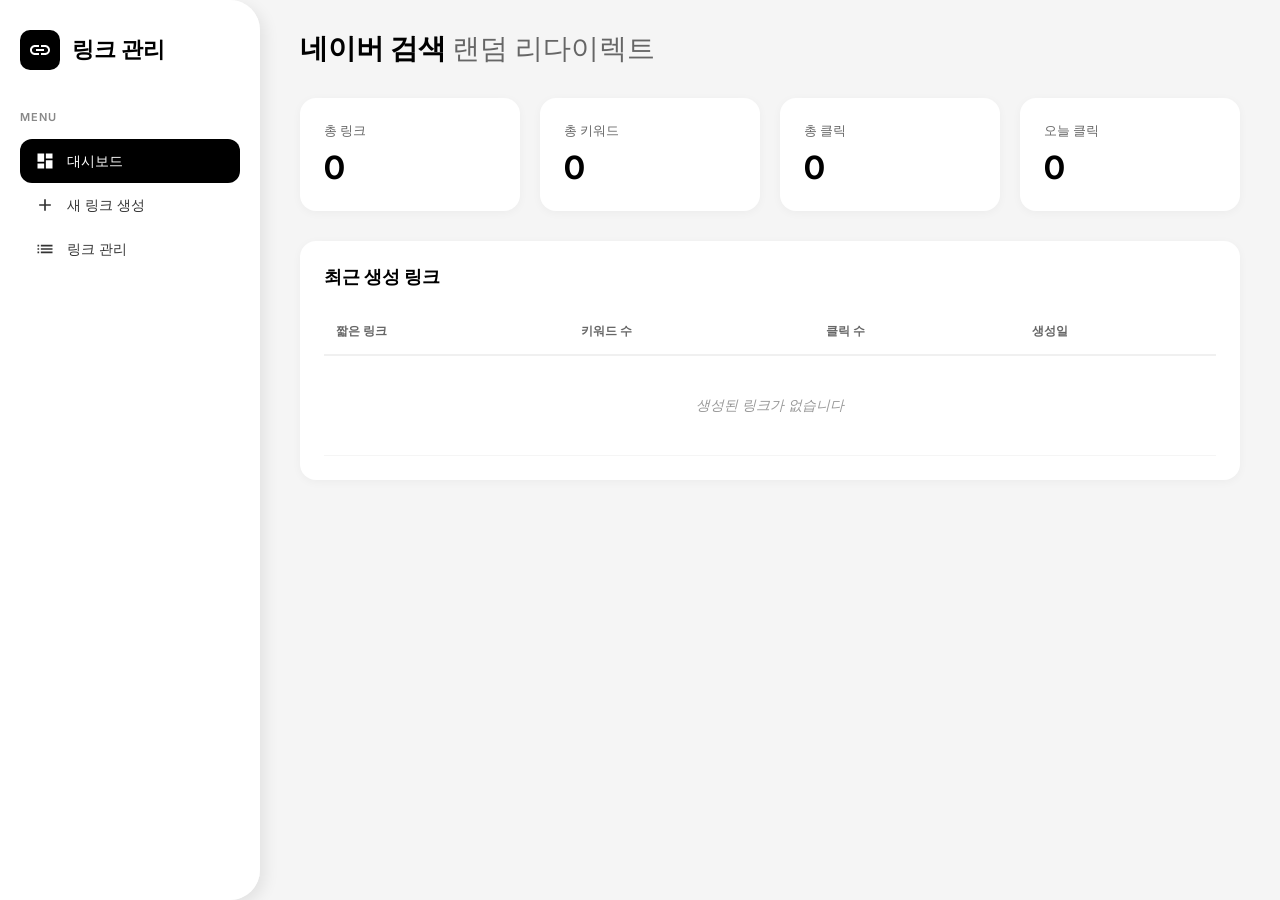
==== templates/index.html @ a596bf4c "Initial commit: Naver search random redirect system" ====
<!DOCTYPE html>
<html lang="ko">
<head>
  <meta charset="UTF-8">
  <meta name="viewport" content="width=device-width, initial-scale=1.0">
  <title>네이버 검색 랜덤 리다이렉트</title>
  <link href="https://fonts.googleapis.com/css2?family=Inter:wght@400;500;600;700&display=swap" rel="stylesheet">
  <link rel="stylesheet" href="/static/css/style.css">
</head>
<body>
  <div class="container">
    <!-- Sidebar -->
    <nav class="sidebar">
      <div class="logo">
        <div class="logo-icon">
          <svg viewBox="0 0 24 24" fill="currentColor"><path d="M3.9 12c0-1.71 1.39-3.1 3.1-3.1h4V7H7c-2.76 0-5 2.24-5 5s2.24 5 5 5h4v-1.9H7c-1.71 0-3.1-1.39-3.1-3.1zM8 13h8v-2H8v2zm9-6h-4v1.9h4c1.71 0 3.1 1.39 3.1 3.1s-1.39 3.1-3.1 3.1h-4V17h4c2.76 0 5-2.24 5-5s-2.24-5-5-5z"/></svg>
        </div>
        <span class="logo-text">링크 관리</span>
      </div>

      <div class="nav-section">
        <div class="nav-title">Menu</div>
        <div class="nav-item active" data-view="dashboard">
          <svg viewBox="0 0 24 24" fill="currentColor"><path d="M3 13h8V3H3v10zm0 8h8v-6H3v6zm10 0h8V11h-8v10zm0-18v6h8V3h-8z"/></svg>
          대시보드
        </div>
        <div class="nav-item" data-view="create">
          <svg viewBox="0 0 24 24" fill="currentColor"><path d="M19 13h-6v6h-2v-6H5v-2h6V5h2v6h6v2z"/></svg>
          새 링크 생성
        </div>
        <div class="nav-item" data-view="links">
          <svg viewBox="0 0 24 24" fill="currentColor"><path d="M3 13h2v-2H3v2zm0 4h2v-2H3v2zm0-8h2V7H3v2zm4 4h14v-2H7v2zm0 4h14v-2H7v2zM7 7v2h14V7H7z"/></svg>
          링크 관리
        </div>
      </div>
    </nav>

    <!-- Main Content -->
    <main class="main">
      <!-- Header -->
      <div class="header">
        <div class="greeting">네이버 검색 <span>랜덤 리다이렉트</span></div>
      </div>

      <!-- Dashboard View -->
      <div id="dashboardView" class="view active">
        <div class="cards-grid">
          <div class="card">
            <div class="card-label">총 링크</div>
            <div class="card-value" id="totalLinks">0</div>
          </div>
          <div class="card">
            <div class="card-label">총 키워드</div>
            <div class="card-value" id="totalKeywords">0</div>
          </div>
          <div class="card">
            <div class="card-label">총 클릭</div>
            <div class="card-value" id="totalClicks">0</div>
          </div>
          <div class="card">
            <div class="card-label">오늘 클릭</div>
            <div class="card-value" id="todayClicks">0</div>
          </div>
        </div>

        <div class="section">
          <h2>최근 생성 링크</h2>
          <div class="table-wrapper">
            <table class="data-table" id="recentLinksTable">
              <thead>
                <tr>
                  <th>짧은 링크</th>
                  <th>키워드 수</th>
                  <th>클릭 수</th>
                  <th>생성일</th>
                </tr>
              </thead>
              <tbody>
                <tr>
                  <td colspan="4" class="no-data">생성된 링크가 없습니다</td>
                </tr>
              </tbody>
            </table>
          </div>
        </div>
      </div>

      <!-- Create View -->
      <div id="createView" class="view">
        <div class="section">
          <h2>새 랜덤 링크 생성</h2>
          <form id="createForm" class="search-form">
            <div class="form-group">
              <label>상품명/설명 (선택)</label>
              <input type="text" id="productName" placeholder="예: 청소기 상품">
            </div>

            <div class="form-group">
              <label>검색 키워드 조합 입력</label>
              <div class="keyword-input-wrapper">
                <div class="keyword-row">
                  <input type="text" class="query-input" placeholder="Query (검색어)" required>
                  <input type="text" class="acq-input" placeholder="Acq (자동완성 검색어)" required>
                  <button type="button" class="btn-remove" onclick="removeKeywordRow(this)">
                    <svg viewBox="0 0 24 24" fill="currentColor"><path d="M19 6.41L17.59 5 12 10.59 6.41 5 5 6.41 10.59 12 5 17.59 6.41 19 12 13.41 17.59 19 19 17.59 13.41 12z"/></svg>
                  </button>
                </div>
              </div>
              <button type="button" class="btn btn-secondary" id="addKeywordBtn">
                <svg viewBox="0 0 24 24" fill="currentColor" style="width: 18px; height: 18px; margin-right: 4px;"><path d="M19 13h-6v6h-2v-6H5v-2h6V5h2v6h6v2z"/></svg>
                키워드 추가
              </button>
            </div>

            <div class="info-box">
              <strong>파라미터 자동 설정:</strong><br>
              • ackey: 영문+숫자 8글자 랜덤 생성<br>
              • acr: 0~10 사이 랜덤 숫자<br>
              • qdt: 0 (고정)<br>
              • 나머지: 기본값 유지
            </div>

            <button type="submit" class="btn btn-primary" id="createBtn">
              랜덤 링크 생성
            </button>
          </form>
        </div>

        <!-- 생성 결과 -->
        <div id="createResult" class="section" style="display: none;">
          <h2>생성 완료!</h2>
          <div class="result-box">
            <div class="result-label">짧은 링크:</div>
            <div class="result-url" id="resultUrl"></div>
            <button class="btn btn-secondary" id="copyBtn">복사</button>
          </div>
          <div class="keyword-list" id="keywordList"></div>
        </div>
      </div>

      <!-- Links View -->
      <div id="linksView" class="view">
        <div class="section">
          <h2>링크 관리</h2>
          <div class="table-wrapper">
            <table class="data-table" id="linksTable">
              <thead>
                <tr>
                  <th>짧은 링크</th>
                  <th>상품명</th>
                  <th>키워드 수</th>
                  <th>클릭 수</th>
                  <th>생성일</th>
                  <th>액션</th>
                </tr>
              </thead>
              <tbody>
                <tr>
                  <td colspan="6" class="no-data">생성된 링크가 없습니다</td>
                </tr>
              </tbody>
            </table>
          </div>
        </div>

        <!-- 링크 상세 -->
        <div id="linkDetail" class="section" style="display: none;">
          <div class="section-header">
            <h2 id="detailLinkCode">링크 상세</h2>
            <div>
              <button class="btn btn-secondary" id="detailCopyBtn">링크 복사</button>
              <button class="btn btn-danger" id="detailDeleteBtn">삭제</button>
            </div>
          </div>
          <div class="detail-info">
            <div><strong>전체 URL:</strong> <span id="detailFullUrl"></span></div>
            <div><strong>클릭 수:</strong> <span id="detailClicks">0</span>회</div>
            <div><strong>생성일:</strong> <span id="detailCreated"></span></div>
          </div>
          <h3>등록된 키워드 (<span id="detailKeywordCount">0</span>개)</h3>
          <div class="table-wrapper">
            <table class="data-table" id="detailKeywordsTable">
              <thead>
                <tr>
                  <th>#</th>
                  <th>Query</th>
                  <th>Acq</th>
                  <th>미리보기</th>
                </tr>
              </thead>
              <tbody></tbody>
            </table>
          </div>
        </div>
      </div>
    </main>
  </div>

  <!-- Loading Overlay -->
  <div id="loadingOverlay" class="loading-overlay" style="display: none;">
    <div class="spinner"></div>
    <p>처리 중...</p>
  </div>

  <!-- Toast Notification -->
  <div id="toast" class="toast"></div>

  <script src="/static/js/app.js"></script>
</body>
</html>
---- static/css/style.css ----
* {
  margin: 0;
  padding: 0;
  box-sizing: border-box;
}

body {
  font-family: 'Inter', -apple-system, BlinkMacSystemFont, sans-serif;
  background: #f5f5f5;
  color: #000;
  min-height: 100vh;
}

/* ===== LAYOUT ===== */
.container {
  display: flex;
  min-height: 100vh;
}

/* ===== SIDEBAR ===== */
.sidebar {
  width: 260px;
  background: rgba(255, 255, 255, 0.95);
  backdrop-filter: blur(20px);
  padding: 30px 20px;
  border-radius: 0 30px 30px 0;
  box-shadow: 5px 5px 15px rgba(0, 0, 0, 0.08);
  position: fixed;
  height: 100vh;
  overflow-y: auto;
}

.logo {
  display: flex;
  align-items: center;
  gap: 12px;
  margin-bottom: 40px;
}

.logo-icon {
  width: 40px;
  height: 40px;
  background: #000;
  border-radius: 10px;
  display: flex;
  align-items: center;
  justify-content: center;
  color: #fff;
}

.logo-icon svg {
  width: 24px;
  height: 24px;
}

.logo-text {
  font-size: 22px;
  font-weight: 700;
}

.nav-section {
  margin-bottom: 30px;
}

.nav-title {
  font-size: 11px;
  font-weight: 600;
  color: #888;
  text-transform: uppercase;
  letter-spacing: 1px;
  margin-bottom: 15px;
}

.nav-item {
  display: flex;
  align-items: center;
  gap: 12px;
  padding: 12px 15px;
  border-radius: 12px;
  cursor: pointer;
  transition: all 0.2s;
  font-size: 14px;
  font-weight: 500;
  color: #333;
}

.nav-item:hover {
  background: rgba(0, 0, 0, 0.05);
}

.nav-item.active {
  background: #000;
  color: #fff;
}

.nav-item svg {
  width: 20px;
  height: 20px;
}

/* ===== MAIN CONTENT ===== */
.main {
  flex: 1;
  margin-left: 260px;
  padding: 30px 40px;
}

/* ===== HEADER ===== */
.header {
  margin-bottom: 30px;
}

.greeting {
  font-size: 28px;
  font-weight: 700;
}

.greeting span {
  font-weight: 400;
  color: #666;
}

/* ===== VIEWS ===== */
.view {
  display: none;
}

.view.active {
  display: block;
}

/* ===== CARDS ===== */
.cards-grid {
  display: grid;
  grid-template-columns: repeat(4, 1fr);
  gap: 20px;
  margin-bottom: 30px;
}

.card {
  background: #fff;
  border-radius: 16px;
  padding: 24px;
  box-shadow: 0 2px 10px rgba(0, 0, 0, 0.04);
  transition: all 0.3s;
}

.card:hover {
  transform: translateY(-2px);
  box-shadow: 0 5px 20px rgba(0, 0, 0, 0.08);
}

.card-label {
  font-size: 13px;
  font-weight: 500;
  color: #666;
  margin-bottom: 8px;
}

.card-value {
  font-size: 32px;
  font-weight: 700;
}

/* ===== SECTION ===== */
.section {
  background: #fff;
  border-radius: 16px;
  padding: 24px;
  margin-bottom: 24px;
  box-shadow: 0 2px 10px rgba(0, 0, 0, 0.04);
}

.section h2 {
  font-size: 18px;
  font-weight: 600;
  margin-bottom: 20px;
}

.section h3 {
  font-size: 16px;
  font-weight: 600;
  margin-bottom: 16px;
  margin-top: 24px;
}

.section-header {
  display: flex;
  justify-content: space-between;
  align-items: center;
  margin-bottom: 20px;
}

.section-header h2 {
  margin-bottom: 0;
}

.section-header div {
  display: flex;
  gap: 8px;
}

/* ===== FORM ===== */
.search-form {
  max-width: 600px;
}

.form-group {
  margin-bottom: 20px;
}

.form-group label {
  display: block;
  font-size: 13px;
  font-weight: 500;
  color: #333;
  margin-bottom: 8px;
}

.form-group input[type="text"],
.form-group input[type="number"],
.form-group select {
  width: 100%;
  padding: 12px 16px;
  border: 2px solid #e0e0e0;
  border-radius: 10px;
  font-size: 14px;
  transition: border-color 0.2s;
}

.form-group input:focus,
.form-group select:focus {
  outline: none;
  border-color: #000;
}

/* ===== KEYWORD INPUT ===== */
.keyword-input-wrapper {
  margin-bottom: 12px;
}

.keyword-row {
  display: flex;
  gap: 8px;
  margin-bottom: 8px;
  align-items: center;
}

.keyword-row input {
  flex: 1;
  padding: 10px 14px;
  border: 2px solid #e0e0e0;
  border-radius: 8px;
  font-size: 14px;
  transition: border-color 0.2s;
}

.keyword-row input:focus {
  outline: none;
  border-color: #000;
}

.keyword-row .query-input {
  flex: 1.2;
}

.keyword-row .acq-input {
  flex: 1.2;
}

.btn-remove {
  width: 36px;
  height: 36px;
  background: #ff4444;
  border: none;
  border-radius: 8px;
  cursor: pointer;
  display: flex;
  align-items: center;
  justify-content: center;
  color: #fff;
  transition: all 0.2s;
  flex-shrink: 0;
}

.btn-remove:hover {
  background: #cc0000;
}

.btn-remove svg {
  width: 18px;
  height: 18px;
}

/* ===== INFO BOX ===== */
.info-box {
  background: #f0f9ff;
  border: 1px solid #bfdbfe;
  border-radius: 10px;
  padding: 16px;
  margin-bottom: 20px;
  font-size: 13px;
  line-height: 1.6;
  color: #1e3a8a;
}

.info-box strong {
  display: block;
  margin-bottom: 8px;
  color: #1e40af;
}

/* ===== RESULT BOX ===== */
.result-box {
  background: #f0fdf4;
  border: 2px solid #86efac;
  border-radius: 12px;
  padding: 20px;
  margin-bottom: 20px;
}

.result-label {
  font-size: 13px;
  font-weight: 600;
  color: #166534;
  margin-bottom: 8px;
}

.result-url {
  font-size: 18px;
  font-weight: 600;
  color: #15803d;
  word-break: break-all;
  margin-bottom: 12px;
}

.keyword-list {
  background: #fafafa;
  border-radius: 10px;
  padding: 16px;
  max-height: 300px;
  overflow-y: auto;
}

.keyword-list div {
  padding: 8px 0;
  border-bottom: 1px solid #e0e0e0;
  font-size: 14px;
}

.keyword-list div:last-child {
  border-bottom: none;
}

/* ===== DETAIL INFO ===== */
.detail-info {
  background: #fafafa;
  border-radius: 10px;
  padding: 16px;
  margin-bottom: 20px;
}

.detail-info div {
  margin-bottom: 8px;
  font-size: 14px;
}

.detail-info div:last-child {
  margin-bottom: 0;
}

.detail-info strong {
  font-weight: 600;
  color: #333;
}

/* ===== BUTTONS ===== */
.btn {
  padding: 12px 24px;
  border: none;
  border-radius: 10px;
  font-size: 14px;
  font-weight: 600;
  cursor: pointer;
  transition: all 0.2s;
  display: inline-flex;
  align-items: center;
  justify-content: center;
}

.btn-primary {
  background: #000;
  color: #fff;
}

.btn-primary:hover {
  background: #333;
}

.btn-primary:disabled {
  background: #ccc;
  cursor: not-allowed;
}

.btn-secondary {
  background: #f0f0f0;
  color: #333;
}

.btn-secondary:hover {
  background: #e0e0e0;
}

.btn-danger {
  background: #ff4444;
  color: #fff;
}

.btn-danger:hover {
  background: #cc0000;
}

.btn-sm {
  padding: 8px 16px;
  font-size: 12px;
}

/* ===== TABLE ===== */
.table-wrapper {
  overflow-x: auto;
}

.data-table {
  width: 100%;
  border-collapse: collapse;
  min-width: 600px;
}

.data-table th {
  text-align: left;
  padding: 14px 12px;
  font-size: 12px;
  font-weight: 600;
  color: #666;
  border-bottom: 2px solid #f0f0f0;
  white-space: nowrap;
}

.data-table td {
  padding: 14px 12px;
  font-size: 14px;
  border-bottom: 1px solid #f5f5f5;
}

.data-table tr:hover {
  background: #fafafa;
}

.data-table .no-data {
  text-align: center;
  color: #999;
  padding: 40px 12px;
  font-style: italic;
}

.data-table .link-code {
  font-family: 'Monaco', 'Courier New', monospace;
  background: #f5f5f5;
  padding: 4px 8px;
  border-radius: 4px;
  font-size: 13px;
}

.data-table .preview-btn {
  color: #0066cc;
  text-decoration: none;
  font-size: 13px;
}

.data-table .preview-btn:hover {
  text-decoration: underline;
}

/* ===== LOADING ===== */
.loading-overlay {
  position: fixed;
  top: 0;
  left: 0;
  right: 0;
  bottom: 0;
  background: rgba(255, 255, 255, 0.9);
  display: flex;
  flex-direction: column;
  justify-content: center;
  align-items: center;
  z-index: 1000;
}

.spinner {
  width: 40px;
  height: 40px;
  border: 3px solid #f0f0f0;
  border-top-color: #000;
  border-radius: 50%;
  animation: spin 0.8s linear infinite;
}

@keyframes spin {
  to { transform: rotate(360deg); }
}

.loading-overlay p {
  margin-top: 16px;
  font-size: 14px;
  color: #666;
}

/* ===== TOAST ===== */
.toast {
  position: fixed;
  bottom: 30px;
  right: 30px;
  background: #000;
  color: #fff;
  padding: 16px 24px;
  border-radius: 10px;
  font-size: 14px;
  font-weight: 500;
  box-shadow: 0 5px 20px rgba(0, 0, 0, 0.3);
  opacity: 0;
  transform: translateY(20px);
  transition: all 0.3s;
  pointer-events: none;
  z-index: 2000;
}

.toast.show {
  opacity: 1;
  transform: translateY(0);
  pointer-events: auto;
}

.toast.success {
  background: #22c55e;
}

.toast.error {
  background: #ef4444;
}

/* ===== RESPONSIVE ===== */
@media (max-width: 1200px) {
  .cards-grid {
    grid-template-columns: repeat(2, 1fr);
  }
}

@media (max-width: 768px) {
  .sidebar {
    display: none;
  }

  .main {
    margin-left: 0;
    padding: 20px;
  }

  .cards-grid {
    grid-template-columns: 1fr 1fr;
    gap: 12px;
  }

  .card {
    padding: 16px;
  }

  .card-value {
    font-size: 24px;
  }

  .keyword-row {
    flex-direction: column;
    gap: 6px;
  }

  .keyword-row input {
    width: 100%;
  }

  .btn-remove {
    width: 100%;
  }
}
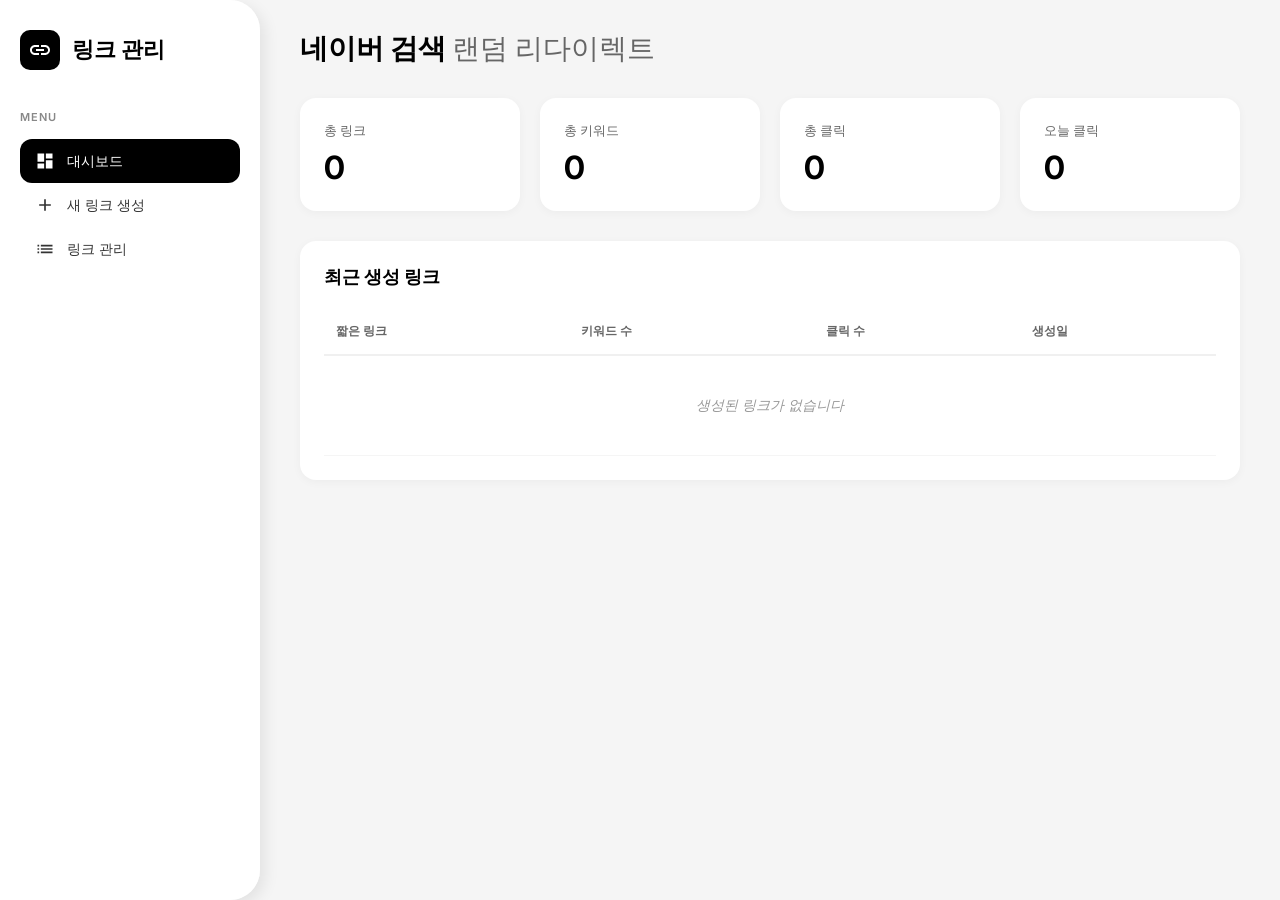
==== commit eccba8a0: "Separate Query and Acq for random combination" ====
--- a/templates/index.html
+++ b/templates/index.html
@@ -8,9 +8,19 @@
   <link rel="stylesheet" href="/static/css/style.css">
 </head>
 <body>
+  <!-- Mobile Overlay -->
+  <div class="mobile-overlay" id="mobileOverlay"></div>
+
   <div class="container">
+    <!-- Mobile Menu Button -->
+    <button class="mobile-menu-btn" id="mobileMenuBtn">
+      <svg viewBox="0 0 24 24" fill="currentColor">
+        <path d="M3 18h18v-2H3v2zm0-5h18v-2H3v2zm0-7v2h18V6H3z"/>
+      </svg>
+    </button>
+
     <!-- Sidebar -->
-    <nav class="sidebar">
+    <nav class="sidebar" id="sidebar">
       <div class="logo">
         <div class="logo-icon">
           <svg viewBox="0 0 24 24" fill="currentColor"><path d="M3.9 12c0-1.71 1.39-3.1 3.1-3.1h4V7H7c-2.76 0-5 2.24-5 5s2.24 5 5 5h4v-1.9H7c-1.71 0-3.1-1.39-3.1-3.1zM8 13h8v-2H8v2zm9-6h-4v1.9h4c1.71 0 3.1 1.39 3.1 3.1s-1.39 3.1-3.1 3.1h-4V17h4c2.76 0 5-2.24 5-5s-2.24-5-5-5z"/></svg>
@@ -96,28 +106,44 @@
             </div>
 
             <div class="form-group">
-              <label>검색 키워드 조합 입력</label>
-              <div class="keyword-input-wrapper">
-                <div class="keyword-row">
-                  <input type="text" class="query-input" placeholder="Query (검색어)" required>
-                  <input type="text" class="acq-input" placeholder="Acq (자동완성 검색어)" required>
-                  <button type="button" class="btn-remove" onclick="removeKeywordRow(this)">
+              <label>Query (검색어) 입력</label>
+              <div class="query-input-wrapper">
+                <div class="single-input-row">
+                  <input type="text" class="query-input" placeholder="예: 청소기 추천" required>
+                  <button type="button" class="btn-remove-single" onclick="removeQueryRow(this)">
                     <svg viewBox="0 0 24 24" fill="currentColor"><path d="M19 6.41L17.59 5 12 10.59 6.41 5 5 6.41 10.59 12 5 17.59 6.41 19 12 13.41 17.59 19 19 17.59 13.41 12z"/></svg>
                   </button>
                 </div>
               </div>
-              <button type="button" class="btn btn-secondary" id="addKeywordBtn">
+              <button type="button" class="btn btn-secondary" id="addQueryBtn">
                 <svg viewBox="0 0 24 24" fill="currentColor" style="width: 18px; height: 18px; margin-right: 4px;"><path d="M19 13h-6v6h-2v-6H5v-2h6V5h2v6h6v2z"/></svg>
-                키워드 추가
+                Query 추가
               </button>
             </div>
 
+            <div class="form-group">
+              <label>Acq (자동완성 검색어) 입력</label>
+              <div class="acq-input-wrapper">
+                <div class="single-input-row">
+                  <input type="text" class="acq-input" placeholder="예: 청소기 인기" required>
+                  <button type="button" class="btn-remove-single" onclick="removeAcqRow(this)">
+                    <svg viewBox="0 0 24 24" fill="currentColor"><path d="M19 6.41L17.59 5 12 10.59 6.41 5 5 6.41 10.59 12 5 17.59 6.41 19 12 13.41 17.59 19 19 17.59 13.41 12z"/></svg>
+                  </button>
+                </div>
+              </div>
+              <button type="button" class="btn btn-secondary" id="addAcqBtn">
+                <svg viewBox="0 0 24 24" fill="currentColor" style="width: 18px; height: 18px; margin-right: 4px;"><path d="M19 13h-6v6h-2v-6H5v-2h6V5h2v6h6v2z"/></svg>
+                Acq 추가
+              </button>
+            </div>
+
             <div class="info-box">
-              <strong>파라미터 자동 설정:</strong><br>
+              <strong>랜덤 조합 방식:</strong><br>
+              • Query 리스트와 Acq 리스트에서 각각 랜덤 선택<br>
+              • 링크 클릭 시마다 다른 조합으로 검색<br>
               • ackey: 영문+숫자 8글자 랜덤 생성<br>
               • acr: 0~10 사이 랜덤 숫자<br>
-              • qdt: 0 (고정)<br>
-              • 나머지: 기본값 유지
+              • qdt: 0 (고정)
             </div>
 
             <button type="submit" class="btn btn-primary" id="createBtn">
--- a/static/css/style.css
+++ b/static/css/style.css
@@ -15,6 +15,53 @@
 .container {
   display: flex;
   min-height: 100vh;
+}
+
+/* ===== MOBILE MENU BUTTON ===== */
+.mobile-menu-btn {
+  display: none;
+  position: fixed;
+  top: 20px;
+  left: 20px;
+  z-index: 1001;
+  width: 44px;
+  height: 44px;
+  background: #000;
+  border: none;
+  border-radius: 10px;
+  color: #fff;
+  cursor: pointer;
+  box-shadow: 0 2px 10px rgba(0, 0, 0, 0.2);
+  transition: all 0.2s;
+}
+
+.mobile-menu-btn:hover {
+  background: #333;
+}
+
+.mobile-menu-btn svg {
+  width: 24px;
+  height: 24px;
+}
+
+/* ===== MOBILE OVERLAY ===== */
+.mobile-overlay {
+  display: none;
+  position: fixed;
+  top: 0;
+  left: 0;
+  right: 0;
+  bottom: 0;
+  background: rgba(0, 0, 0, 0.5);
+  z-index: 999;
+  opacity: 0;
+  transition: opacity 0.3s ease;
+  pointer-events: none;
+}
+
+.mobile-overlay.active {
+  opacity: 1;
+  pointer-events: auto;
 }
 
 /* ===== SIDEBAR ===== */
@@ -235,18 +282,22 @@
 }
 
 /* ===== KEYWORD INPUT ===== */
-.keyword-input-wrapper {
+.keyword-input-wrapper,
+.query-input-wrapper,
+.acq-input-wrapper {
   margin-bottom: 12px;
 }
 
-.keyword-row {
+.keyword-row,
+.single-input-row {
   display: flex;
   gap: 8px;
   margin-bottom: 8px;
   align-items: center;
 }
 
-.keyword-row input {
+.keyword-row input,
+.single-input-row input {
   flex: 1;
   padding: 10px 14px;
   border: 2px solid #e0e0e0;
@@ -255,7 +306,8 @@
   transition: border-color 0.2s;
 }
 
-.keyword-row input:focus {
+.keyword-row input:focus,
+.single-input-row input:focus {
   outline: none;
   border-color: #000;
 }
@@ -268,7 +320,8 @@
   flex: 1.2;
 }
 
-.btn-remove {
+.btn-remove,
+.btn-remove-single {
   width: 36px;
   height: 36px;
   background: #ff4444;
@@ -283,11 +336,13 @@
   flex-shrink: 0;
 }
 
-.btn-remove:hover {
+.btn-remove:hover,
+.btn-remove-single:hover {
   background: #cc0000;
 }
 
-.btn-remove svg {
+.btn-remove svg,
+.btn-remove-single svg {
   width: 18px;
   height: 18px;
 }
@@ -556,38 +611,228 @@
 }
 
 @media (max-width: 768px) {
+  body {
+    font-size: 14px;
+  }
+
+  .mobile-menu-btn {
+    display: flex;
+    align-items: center;
+    justify-content: center;
+  }
+
+  .mobile-overlay {
+    display: block;
+  }
+
   .sidebar {
-    display: none;
+    position: fixed;
+    left: -280px;
+    top: 0;
+    height: 100vh;
+    width: 260px;
+    z-index: 1000;
+    transition: left 0.3s ease;
+    box-shadow: 5px 0 15px rgba(0, 0, 0, 0.3);
+  }
+
+  .sidebar.open {
+    left: 0;
   }
 
   .main {
     margin-left: 0;
-    padding: 20px;
+    padding: 16px;
+    padding-top: 70px;
+  }
+
+  .header {
+    margin-bottom: 20px;
+  }
+
+  .greeting {
+    font-size: 22px;
   }
 
   .cards-grid {
     grid-template-columns: 1fr 1fr;
+    gap: 10px;
+  }
+
+  .card {
+    padding: 12px;
+  }
+
+  .card-label {
+    font-size: 11px;
+  }
+
+  .card-value {
+    font-size: 20px;
+  }
+
+  .section {
+    padding: 16px;
+    margin-bottom: 16px;
+  }
+
+  .section h2 {
+    font-size: 16px;
+    margin-bottom: 16px;
+  }
+
+  .section h3 {
+    font-size: 14px;
+  }
+
+  .search-form {
+    max-width: 100%;
+  }
+
+  .form-group {
+    margin-bottom: 16px;
+  }
+
+  .form-group label {
+    font-size: 12px;
+    margin-bottom: 6px;
+  }
+
+  .form-group input[type="text"],
+  .form-group input[type="number"],
+  .form-group select {
+    padding: 10px 12px;
+    font-size: 14px;
+  }
+
+  .keyword-row,
+  .single-input-row {
+    flex-direction: column;
+    gap: 8px;
+    margin-bottom: 10px;
+  }
+
+  .keyword-row input,
+  .single-input-row input {
+    width: 100%;
+    padding: 10px 12px;
+    font-size: 14px;
+  }
+
+  .btn-remove,
+  .btn-remove-single {
+    width: 100%;
+    height: 40px;
+  }
+
+  .info-box {
+    padding: 12px;
+    font-size: 12px;
+  }
+
+  .result-box {
+    padding: 16px;
+  }
+
+  .result-label {
+    font-size: 12px;
+  }
+
+  .result-url {
+    font-size: 14px;
+    margin-bottom: 10px;
+  }
+
+  .btn {
+    padding: 12px 20px;
+    font-size: 14px;
+    width: 100%;
+  }
+
+  .btn-sm {
+    padding: 8px 12px;
+    font-size: 11px;
+    width: auto;
+  }
+
+  .section-header {
+    flex-direction: column;
+    align-items: flex-start;
     gap: 12px;
   }
 
-  .card {
-    padding: 16px;
+  .section-header div {
+    width: 100%;
+    display: flex;
+    gap: 8px;
+  }
+
+  .section-header div button {
+    flex: 1;
+  }
+
+  .data-table {
+    min-width: 100%;
+    font-size: 12px;
+  }
+
+  .data-table th,
+  .data-table td {
+    padding: 10px 8px;
+    font-size: 12px;
+  }
+
+  .data-table .link-code {
+    font-size: 11px;
+    padding: 3px 6px;
+  }
+
+  .detail-info {
+    padding: 12px;
+  }
+
+  .detail-info div {
+    font-size: 12px;
+  }
+
+  .toast {
+    bottom: 20px;
+    right: 20px;
+    left: 20px;
+    font-size: 13px;
+    padding: 12px 16px;
+  }
+}
+
+@media (max-width: 480px) {
+  .greeting {
+    font-size: 18px;
+  }
+
+  .cards-grid {
+    grid-template-columns: 1fr;
   }
 
   .card-value {
     font-size: 24px;
   }
 
-  .keyword-row {
-    flex-direction: column;
-    gap: 6px;
-  }
-
-  .keyword-row input {
-    width: 100%;
-  }
-
-  .btn-remove {
-    width: 100%;
-  }
-}
+  .section {
+    padding: 12px;
+  }
+
+  .section h2 {
+    font-size: 15px;
+  }
+
+  .btn {
+    font-size: 13px;
+    padding: 11px 16px;
+  }
+
+  .data-table th,
+  .data-table td {
+    padding: 8px 6px;
+    font-size: 11px;
+  }
+}
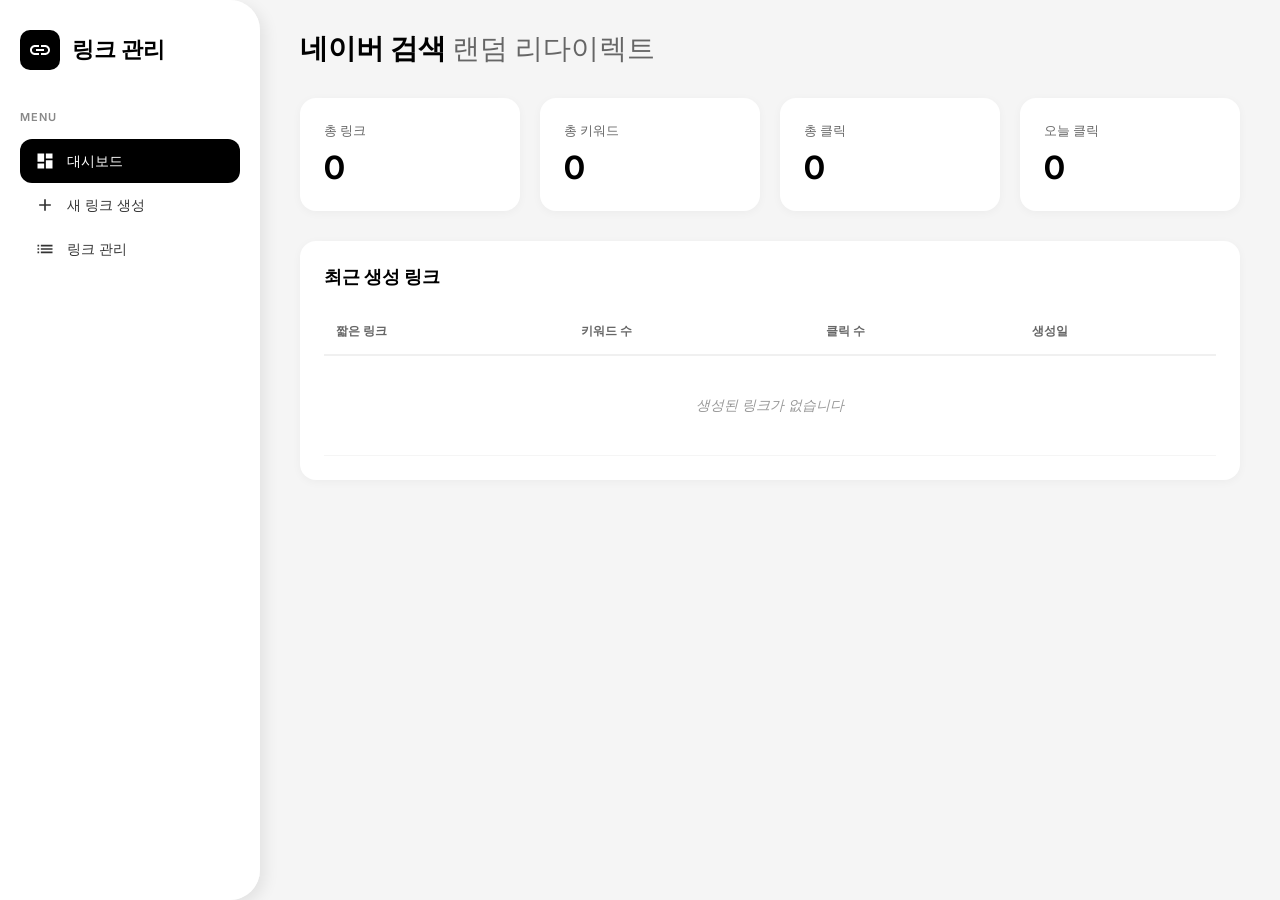
==== commit ef8f1c4c: "Add Query/Acq edit, delete, and add features in link detail page Co-Authored-By: Claude Sonnet 4.5 <" ====
--- a/templates/index.html
+++ b/templates/index.html
@@ -195,6 +195,7 @@
             <h2 id="detailLinkCode">링크 상세</h2>
             <div>
               <button class="btn btn-secondary" id="detailCopyBtn">링크 복사</button>
+              <button class="btn btn-secondary" id="detailEditBtn">편집</button>
               <button class="btn btn-danger" id="detailDeleteBtn">삭제</button>
             </div>
           </div>
--- a/static/css/style.css
+++ b/static/css/style.css
@@ -836,3 +836,44 @@
     font-size: 11px;
   }
 }
+
+/* ===== EDIT MODE BUTTONS ===== */
+.btn-edit-action {
+  background: #000;
+  border: none;
+  border-radius: 6px;
+  cursor: pointer;
+  padding: 6px 10px;
+  color: #fff;
+  transition: all 0.2s;
+  display: inline-flex;
+  align-items: center;
+  justify-content: center;
+  margin: 0 4px;
+}
+
+.btn-edit-action:hover {
+  background: #333;
+}
+
+.btn-edit-action.delete {
+  background: #ff4444;
+}
+
+.btn-edit-action.delete:hover {
+  background: #cc0000;
+}
+
+.edit-input {
+  width: 100%;
+  padding: 6px 10px;
+  border: 2px solid #e0e0e0;
+  border-radius: 6px;
+  font-size: 14px;
+  transition: border-color 0.2s;
+}
+
+.edit-input:focus {
+  outline: none;
+  border-color: #000;
+}
